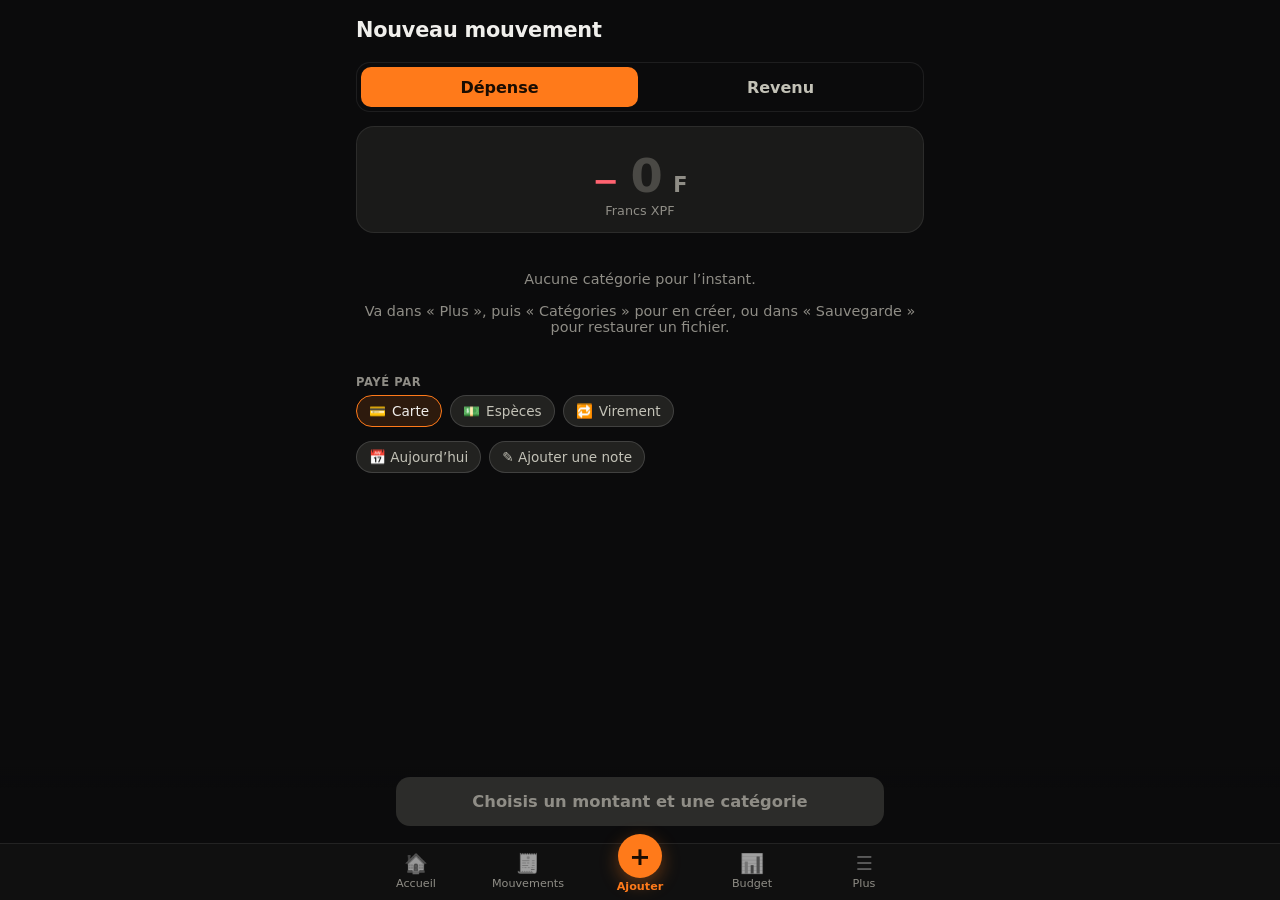
==== ajout.html @ 350740cf "Premiere version en ligne de l'app Budget (V3, phase 1) Co-Authored-By: Claude Opus 5.5 <noreply@ant" ====
<meta charset="utf-8">
<meta http-equiv="Content-Security-Policy" content="default-src 'self'; script-src 'self'; style-src 'self' 'unsafe-inline'; img-src 'self' data:; connect-src 'self'; object-src 'none'; base-uri 'none'; form-action 'none'">
<meta name="viewport" content="width=device-width, initial-scale=1, viewport-fit=cover">
<title>Budget — Ajouter</title>
<link rel="manifest" href="manifest.webmanifest">
<meta name="theme-color" content="#0b0b0c">
<link rel="apple-touch-icon" href="icons/icon-192.png">
<link rel="stylesheet" href="css/style.css">

<body class="avec-barre-action">
<header class="entete">
  <h1>Nouveau mouvement</h1>
  <span class="statut-hors-ligne"></span>
</header>

<div class="page">
  <div id="zone-saisie"></div>
</div>

<script src="js/format.js"></script>
<script src="js/db.js"></script>
<script src="js/local.js"></script>
<script src="js/donnees.js"></script>
<script src="js/nav.js"></script>
<script src="js/saisie.js"></script>
<script src="js/page-ajout.js"></script>
</body>
---- css/style.css ----
:root {
  /* Style V3 « sombre orange » (21/10/2026) : fond quasi noir, cartes gris
     fonce arrondies, accent orange. Les couleurs vives sont reservees a ce
     qui a du sens (accent, depassement, revenus). */
  color-scheme: dark;
  --fond: #0b0b0c;
  --carte: #1a1a19;
  --carte-2: #222220;
  --carte-3: #2c2c2a;
  --texte: #f0efec;
  --texte-2: #c3c2b7;
  --texte-att: #8f8d86;
  --bordure: rgba(255, 255, 255, 0.08);
  --bordure-2: rgba(255, 255, 255, 0.14);
  --accent: #ff7a1a;
  --accent-clair: #ff8f3d;
  --accent-fond: rgba(255, 122, 26, 0.14);
  --accent-sombre: #5b3720;
  --sur-accent: #1a0d02;
  --rouge: #ff6370;
  --rouge-fort: #e5484d;
  --rouge-fond: rgba(229, 72, 77, 0.14);
  --bleu-fond: rgba(255, 122, 26, 0.10);
  --vert: #3fcf7a;
  --vert-fond: rgba(63, 207, 122, 0.12);
  --grille: #2c2c2a;
  --axe: #3a3a37;
  --ombre: none;

  /* Groupes : toujours accompagnes de leur nom ecrit en toutes lettres. */
  --g-essentielles: #3987e5;
  --g-loisirs: #d55181;
  --g-projet_perso: #199e70;
  --g-imprevus: #c98500;
}

* { box-sizing: border-box; }

html, body {
  margin: 0;
  padding: 0;
  background: var(--fond);
  color: var(--texte);
  font-family: system-ui, -apple-system, BlinkMacSystemFont, "Segoe UI", Roboto, Arial, sans-serif;
  -webkit-font-smoothing: antialiased;
  -webkit-tap-highlight-color: transparent;
}

body {
  padding-bottom: calc(80px + env(safe-area-inset-bottom));
  min-height: 100vh;
}

button, input, select { font: inherit; color: inherit; }
:focus-visible { outline: 2px solid var(--accent); outline-offset: 2px; }
[hidden] { display: none !important; }
a { color: var(--accent); }

.page {
  max-width: 520px;
  margin: 0 auto;
  padding: 16px;
}

header.entete {
  max-width: 520px;
  margin: 0 auto;
  padding: 18px 16px 4px;
  display: flex;
  align-items: center;
  justify-content: space-between;
  gap: 12px;
}
header.entete h1 {
  font-size: 1.3rem;
  font-weight: 650;
  letter-spacing: -0.01em;
  margin: 0;
}
header.entete h1 .retour {
  color: var(--accent);
  text-decoration: none;
  margin-right: 10px;
  font-size: 1.4rem;
  line-height: 1;
}

/* Rappel de sauvegarde (cliquable) : discret, rouge quand il faut agir. */
.statut-hors-ligne {
  font-size: 0.75rem;
  color: var(--vert);
  background: var(--vert-fond);
  border-radius: 999px;
  padding: 4px 10px;
  display: inline-block;
  white-space: nowrap;
}
.statut-hors-ligne.visible {
  color: var(--rouge);
  background: var(--rouge-fond);
}

.carte {
  background: var(--carte);
  border: 1px solid var(--bordure);
  border-radius: 18px;
  padding: 16px;
  margin-bottom: 14px;
  min-width: 0;
}
h3 { font-size: 1.02rem; font-weight: 600; }

.vide {
  text-align: center;
  color: var(--texte-att);
  padding: 24px 0;
  font-size: 0.9rem;
}

/* ── Boutons et champs ────────────────────────────────────── */

.bouton-principal {
  width: 100%;
  background: var(--accent);
  color: var(--sur-accent);
  border: none;
  border-radius: 14px;
  padding: 15px 16px;
  font-size: 1.02rem;
  font-weight: 700;
  margin-top: 16px;
  cursor: pointer;
}
.bouton-principal:hover { background: var(--accent-clair); }
.bouton-principal:disabled { background: var(--carte-3); color: var(--texte-att); cursor: not-allowed; }
.bouton-principal.rouge { background: var(--rouge-fort); color: #fff; }

.bouton-secondaire {
  width: 100%;
  background: transparent;
  color: var(--accent);
  border: 1.5px solid var(--accent);
  border-radius: 14px;
  padding: 12px;
  font-size: 0.95rem;
  font-weight: 600;
  margin-top: 10px;
  cursor: pointer;
}
.bouton-secondaire:hover { background: var(--accent-fond); }

.lien-discret {
  color: var(--accent);
  font-size: 0.85rem;
  background: none;
  border: none;
  padding: 6px 0;
  cursor: pointer;
}

.icone-action {
  background: none;
  border: none;
  font-size: 1.05rem;
  cursor: pointer;
  color: var(--texte-att);
  padding: 4px 6px;
  border-radius: 8px;
}
.icone-action:hover { color: var(--texte); background: var(--carte-3); }

.etiquette-champ {
  display: block;
  font-size: 0.72rem;
  font-weight: 600;
  text-transform: uppercase;
  letter-spacing: 0.05em;
  color: var(--texte-att);
  margin-bottom: 6px;
}

.champ, .champ-note {
  width: 100%;
  border: 1px solid var(--bordure-2);
  border-radius: 12px;
  padding: 11px 12px;
  background: var(--fond);
  color: var(--texte);
  font-size: 0.95rem;
  margin-bottom: 8px;
  outline: none;
}
.champ:focus, .champ-note:focus { border-color: var(--accent); box-shadow: 0 0 0 3px var(--accent-fond); }
.champ-note { margin-top: 8px; }
select.champ {
  appearance: none;
  -webkit-appearance: none;
  padding-right: 34px;
  background-image: url("data:image/svg+xml,%3Csvg xmlns='http://www.w3.org/2000/svg' width='12' height='12' viewBox='0 0 24 24' fill='none' stroke='%238f8d86' stroke-width='2.5' stroke-linecap='round' stroke-linejoin='round'%3E%3Cpath d='m6 9 6 6 6-6'/%3E%3C/svg%3E");
  background-repeat: no-repeat;
  background-position: right 12px center;
}
option, optgroup { background: #1a1a19; color: #f0efec; }
input[type="checkbox"] { accent-color: var(--accent); width: 18px; height: 18px; flex: none; }

.toast {
  position: fixed;
  bottom: calc(96px + env(safe-area-inset-bottom));
  left: 50%;
  transform: translateX(-50%) translateY(10px);
  background: var(--texte);
  color: #121211;
  padding: 10px 18px;
  border-radius: 14px;
  font-size: 0.9rem;
  font-weight: 500;
  opacity: 0;
  pointer-events: none;
  transition: opacity 0.2s, transform 0.2s;
  z-index: 60;
  display: flex;
  align-items: center;
  gap: 14px;
  max-width: calc(100vw - 32px);
  box-shadow: 0 12px 32px rgba(0, 0, 0, 0.55);
}
.toast.visible { opacity: 1; transform: translateX(-50%) translateY(0); pointer-events: auto; }
.toast button {
  background: #121211;
  color: #ffb35c;
  border: 0;
  border-radius: 10px;
  padding: 6px 12px;
  font-weight: 650;
  cursor: pointer;
  white-space: nowrap;
}

/* ── Saisie ───────────────────────────────────────────────── */

.segmente {
  display: grid;
  grid-template-columns: 1fr 1fr;
  gap: 4px;
  background: var(--fond);
  border: 1px solid var(--bordure);
  border-radius: 14px;
  padding: 4px;
  margin-bottom: 14px;
}
.segmente button {
  height: 40px;
  border: 0;
  border-radius: 10px;
  background: transparent;
  color: var(--texte-2);
  font-weight: 600;
  cursor: pointer;
}
.segmente button[aria-pressed="true"] { background: var(--accent); color: var(--sur-accent); }

.carte-montant { text-align: center; padding: 18px 16px 14px; }
.ligne-montant {
  display: flex;
  align-items: baseline;
  justify-content: center;
  gap: 6px;
}
.signe-montant { font-size: 2rem; font-weight: 600; line-height: 1; }
.signe-montant.depense { color: var(--rouge); }
.signe-montant.revenu { color: var(--vert); }
.saisie-montant {
  width: auto;
  max-width: 75%;
  font-size: 2.9rem;
  font-weight: 650;
  text-align: center;
  border: none;
  background: transparent;
  color: var(--texte);
  padding: 4px 0 0;
  letter-spacing: -0.02em;
}
.saisie-montant:focus { outline: none; }
.saisie-montant::placeholder { color: #4a4945; }
.unite-f { font-size: 1.3rem; color: var(--texte-att); font-weight: 600; }
.saisie-montant-unite { text-align: center; color: var(--texte-att); font-size: 0.8rem; }

.grille-categories {
  display: grid;
  grid-template-columns: repeat(3, 1fr);
  gap: 8px;
  margin-top: 8px;
}
.bouton-categorie {
  border: 1px solid var(--bordure-2);
  background: var(--carte-2);
  border-radius: 14px;
  padding: 10px 6px;
  font-size: 0.8rem;
  font-weight: 500;
  text-align: center;
  color: var(--texte-2);
  cursor: pointer;
  min-height: 72px;
  display: flex;
  flex-direction: column;
  align-items: center;
  justify-content: center;
  gap: 4px;
  line-height: 1.2;
}
.bouton-categorie:hover { color: var(--texte); border-color: rgba(255, 255, 255, 0.24); }
.bouton-categorie .icone-cat { font-size: 1.4rem; line-height: 1; }
.bouton-categorie.selectionne {
  border: 2px solid var(--accent);
  background: var(--accent-fond);
  color: var(--texte);
  font-weight: 600;
}

.groupe-titre {
  font-size: 0.72rem;
  font-weight: 600;
  text-transform: uppercase;
  letter-spacing: 0.05em;
  color: var(--texte-att);
  margin: 14px 0 4px;
}
.pastille-groupe {
  display: inline-block;
  width: 8px; height: 8px;
  border-radius: 50%;
  margin-right: 6px;
  background: var(--cat-couleur);
}

.toutes-categories { margin-top: 12px; }
.toutes-categories > summary {
  color: var(--accent);
  font-size: 0.9rem;
  cursor: pointer;
  padding: 6px 0;
  list-style: none;
}
.toutes-categories > summary::-webkit-details-marker { display: none; }
.toutes-categories > summary::before { content: '▸ '; }
.toutes-categories[open] > summary::before { content: '▾ '; }

/* Puces : moyen de paiement, libelles de revenu, date, note */
.puces { display: flex; flex-wrap: wrap; gap: 8px; }
.options-saisie { display: flex; gap: 8px; flex-wrap: wrap; margin-top: 14px; }
.puce-option {
  display: inline-flex;
  align-items: center;
  gap: 6px;
  background: var(--carte-2);
  border: 1px solid var(--bordure-2);
  border-radius: 999px;
  padding: 7px 12px;
  font-size: 0.85rem;
  color: var(--texte-2);
  cursor: pointer;
}
.puce-option:hover { color: var(--texte); }
.puce-option[aria-pressed="true"] { background: var(--accent-fond); border-color: var(--accent); color: var(--texte); }
.bloc-saisie { margin-top: 16px; }
.case-mois-suivant {
  display: flex;
  align-items: flex-start;
  gap: 10px;
  margin-top: 12px;
  padding: 10px 12px;
  border-radius: 12px;
  background: var(--carte-2);
  font-size: 0.85rem;
  color: var(--texte-2);
  cursor: pointer;
}

/* Bouton d'action colle au-dessus de la navigation (telephone). */
body.avec-barre-action { padding-bottom: calc(160px + env(safe-area-inset-bottom)); }
.barre-action {
  position: fixed;
  left: 0; right: 0;
  bottom: calc(64px + env(safe-area-inset-bottom));
  padding: 10px 16px;
  background: linear-gradient(to top, var(--fond) 70%, transparent);
  z-index: 39;
}
.barre-action .bouton-principal {
  max-width: 488px;
  margin: 0 auto;
  display: block;
  white-space: nowrap;
  overflow: hidden;
  text-overflow: ellipsis;
}
body.avec-barre-action .toast { bottom: calc(150px + env(safe-area-inset-bottom)); }

/* ── Budget du mois ───────────────────────────────────────── */

.selecteur-mois {
  display: flex;
  align-items: center;
  justify-content: space-between;
  gap: 8px;
  margin-bottom: 12px;
}
.selecteur-mois button {
  background: var(--carte);
  border: 1px solid var(--bordure);
  border-radius: 12px;
  width: 40px; height: 40px;
  font-size: 1.1rem;
  cursor: pointer;
  color: var(--accent);
  flex: none;
}
.selecteur-mois button:hover { background: var(--carte-3); }
.selecteur-mois .libelle-mois {
  font-weight: 650;
  font-size: 1.05rem;
  text-transform: capitalize;
  text-align: center;
}

.carte-principale { text-align: center; padding: 20px 16px; }
.carte-principale .etiquette { font-size: 0.85rem; color: var(--texte-2); }
.carte-principale .grand-chiffre {
  font-size: 2.3rem;
  font-weight: 750;
  margin: 4px 0 2px;
  letter-spacing: -0.02em;
}
.carte-principale.depasse .grand-chiffre,
.carte-principale.depasse .etiquette { color: var(--rouge); }
.carte-principale .sous-texte { font-size: 0.85rem; color: var(--texte-att); margin-top: 6px; }
.carte-principale .barre-progression { height: 8px; border-radius: 4px; margin: 12px 0 4px; }
.carte-principale .report {
  margin-top: 14px;
  padding-top: 12px;
  border-top: 1px solid var(--bordure);
  font-size: 0.9rem;
}

.detail-mois > summary { cursor: pointer; font-weight: 600; list-style: none; }
.detail-mois > summary::-webkit-details-marker { display: none; }
.detail-mois > summary::after { content: ' ▸'; color: var(--texte-att); }
.detail-mois[open] > summary::after { content: ' ▾'; }
.detail-mois[open] .bandeau-bilan { margin-top: 12px; }

.bandeau-bilan { display: grid; grid-template-columns: 1fr 1fr; gap: 10px; }
.bandeau-bilan .item { background: var(--carte-2); border-radius: 12px; padding: 10px; }
.bandeau-bilan .item.positif { background: var(--bleu-fond); }
.bandeau-bilan .item.negatif { background: var(--rouge-fond); color: var(--rouge); }
.bandeau-bilan .label { font-size: 0.75rem; color: var(--texte-att); }
.bandeau-bilan .item.negatif .label { color: var(--rouge); opacity: 0.85; }
.bandeau-bilan .valeur { font-size: 1.15rem; font-weight: 700; }

.ligne-budget {
  display: flex;
  align-items: center;
  justify-content: space-between;
  gap: 12px;
  padding: 10px 0;
  border-bottom: 1px solid var(--bordure);
}
.ligne-budget:last-child { border-bottom: none; }
.ligne-budget .nom { display: flex; align-items: center; gap: 8px; font-weight: 600; }
.ligne-budget .chiffres { text-align: right; font-size: 0.85rem; color: var(--texte-att); white-space: nowrap; }
.ligne-budget .reste { font-weight: 700; font-size: 0.92rem; color: var(--texte); }
.ligne-budget .reste.negatif { color: var(--rouge); }

.barre-progression {
  height: 6px;
  border-radius: 999px;
  background: var(--carte-3);
  overflow: hidden;
  margin-top: 6px;
}
.barre-progression > div { height: 100%; border-radius: 999px; }

/* ── Listes ───────────────────────────────────────────────── */

.ligne-liste {
  display: flex;
  align-items: center;
  justify-content: space-between;
  padding: 12px 0;
  border-bottom: 1px solid var(--bordure);
  gap: 10px;
}
.ligne-liste:last-child { border-bottom: none; }
.ligne-liste { transition: background 0.6s; border-radius: 10px; }
.ligne-liste.nouvelle { background: var(--accent-fond); box-shadow: 0 0 0 2px var(--accent); }
.ligne-liste .actions { display: flex; gap: 8px; align-items: center; }
.icone-liste { font-size: 1.2rem; width: 28px; text-align: center; flex: none; }

/* ── Tendance ─────────────────────────────────────────────── */

.periode { display: grid; grid-template-columns: minmax(0, 1fr) minmax(0, 1fr); gap: 8px; }
.periode label { display: block; min-width: 0; }
.periode .champ { min-width: 0; width: 100%; margin-bottom: 0; padding: 10px 8px; }

/* ── Menu « Plus » ────────────────────────────────────────── */

.lien-menu {
  display: flex;
  align-items: center;
  gap: 14px;
  padding: 14px 0;
  border-bottom: 1px solid var(--bordure);
  text-decoration: none;
  color: var(--texte);
}
.lien-menu:last-child { border-bottom: none; }
.lien-menu .icone { font-size: 1.5rem; width: 32px; text-align: center; }
.lien-menu .titre { font-weight: 600; }
.lien-menu .aide { font-size: 0.8rem; color: var(--texte-att); }
.lien-menu .fleche { margin-left: auto; color: var(--texte-att); }

/* ── Navigation basse ─────────────────────────────────────── */

.nav-bas {
  position: fixed;
  bottom: 0; left: 0; right: 0;
  background: rgba(18, 18, 17, 0.94);
  -webkit-backdrop-filter: blur(14px);
  backdrop-filter: blur(14px);
  border-top: 1px solid var(--bordure);
  display: flex;
  justify-content: center;
  padding-bottom: env(safe-area-inset-bottom);
  z-index: 40;
}
.nav-item {
  flex: 1;
  max-width: 112px;
  display: flex;
  flex-direction: column;
  align-items: center;
  gap: 2px;
  padding: 8px 0 7px;
  text-decoration: none;
  color: var(--texte-att);
  font-size: 0.7rem;
}
.nav-item .nav-icone { font-size: 1.2rem; filter: grayscale(1); opacity: 0.6; }
.nav-item.actif { color: var(--accent); font-weight: 700; }
.nav-item.actif .nav-icone { filter: none; opacity: 1; }
.nav-item.nav-ajout .nav-icone {
  width: 44px; height: 44px;
  margin-top: -18px;
  border-radius: 50%;
  display: grid;
  place-items: center;
  background: var(--accent);
  color: var(--sur-accent);
  font-size: 1.6rem;
  font-weight: 700;
  filter: none;
  opacity: 1;
  box-shadow: 0 6px 18px rgba(255, 122, 26, 0.35);
}

/* ── Accueil : tableau de bord ────────────────────────────── */

.page.page-tableau { max-width: 1600px; }
.entete-tableau {
  max-width: 1600px;
  margin: 0 auto;
  padding: 18px 16px 6px;
  display: flex;
  align-items: center;
  gap: 12px 16px;
  flex-wrap: wrap;
}
.entete-tableau .marque { display: flex; align-items: center; gap: 10px; margin-right: auto; }
.entete-tableau h1 { font-size: 1.3rem; font-weight: 650; margin: 0; letter-spacing: -0.01em; }
.logo {
  width: 32px; height: 32px;
  border-radius: 10px;
  display: grid;
  place-items: center;
  font-weight: 800;
  color: var(--sur-accent);
  background: linear-gradient(135deg, #ffb35c, #ff7a1a 55%, #d9480f);
}
.nav-mois {
  display: flex;
  align-items: center;
  gap: 2px;
  background: var(--carte);
  border: 1px solid var(--bordure);
  border-radius: 14px;
  padding: 4px;
}
.nav-mois button {
  width: 36px; height: 36px;
  border: 0;
  border-radius: 10px;
  background: transparent;
  color: var(--texte-2);
  font-size: 1.1rem;
  cursor: pointer;
}
.nav-mois button:hover { background: var(--carte-3); color: var(--texte); }
.nav-mois .libelle-mois { flex: 1; min-width: 140px; text-align: center; font-weight: 650; }
@media (max-width: 699px) {
  .entete-tableau .nav-mois { order: 3; width: 100%; }
  .entete-tableau #mois-actuel { order: 4; }
}

.tableau {
  display: grid;
  gap: 18px;
  align-items: start;
  grid-template-columns: minmax(0, 1fr);
}
.col-gauche, .col-droite { display: none; }
.col-centre { display: flex; flex-direction: column; gap: 16px; min-width: 0; container-type: inline-size; }
.col-centre .carte { margin-bottom: 0; }
@media (min-width: 1100px) {
  .tableau { grid-template-columns: 340px minmax(0, 1fr) 380px; }
  .col-gauche, .col-droite { display: block; min-width: 0; }
  .col-droite { position: sticky; top: 16px; }
  .col-droite .liste-defilante { max-height: calc(100vh - 290px); overflow-y: auto; margin-right: -8px; padding-right: 8px; }
  .col-gauche .barre-action { position: static; padding: 0; background: none; }
  .col-gauche .barre-action .bouton-principal { max-width: none; }
  .col-gauche .carte-montant { border: 1px solid var(--bordure-2); background: var(--fond); }
}

.chiffres-cles { display: grid; grid-template-columns: 1fr 1fr 1.35fr; gap: 14px; }
.chiffre-cle {
  background: var(--carte);
  border: 1px solid var(--bordure);
  border-radius: 18px;
  padding: 16px 18px;
  display: flex;
  flex-direction: column;
  gap: 4px;
  min-width: 0;
  container-type: inline-size;
}
.chiffre-cle .libelle { font-size: 0.82rem; color: var(--texte-2); display: flex; align-items: center; gap: 7px; white-space: nowrap; }
.chiffre-cle .libelle i { width: 8px; height: 8px; border-radius: 50%; flex: none; }
.chiffre-cle .valeur { font-size: clamp(1.25rem, 14cqi, 1.9rem); font-weight: 650; letter-spacing: -0.02em; white-space: nowrap; }
.chiffre-cle .sous { font-size: 0.78rem; color: var(--texte-att); }
.chiffre-cle.heros {
  background: linear-gradient(140deg, #ff9a4d, #ff7a1a 45%, #f0600f);
  border: 0;
  color: var(--sur-accent);
  justify-content: center;
}
.chiffre-cle.heros .libelle { color: rgba(26, 13, 2, 0.8); font-weight: 600; }
.chiffre-cle.heros .sous { color: rgba(26, 13, 2, 0.75); }
.chiffre-cle.heros .valeur { font-size: clamp(1.9rem, 15cqi, 3.1rem); letter-spacing: -0.03em; line-height: 1.1; }
.chiffre-cle.heros.negatif { background: linear-gradient(140deg, #f26168, #d8383f); }
@container (max-width: 640px) {
  .chiffres-cles { grid-template-columns: 1fr 1fr; }
  .chiffre-cle.heros { grid-column: 1 / -1; order: -1; }
}

.entete-carte { display: flex; align-items: flex-start; justify-content: space-between; gap: 12px; margin-bottom: 14px; }
.entete-carte h2 { font-size: 1rem; font-weight: 600; margin: 0; }
.entete-carte .sous { color: var(--texte-att); font-size: 0.8rem; margin-top: 2px; }
.entete-carte a { font-size: 0.85rem; text-decoration: none; white-space: nowrap; }

.carte-anneau { container-type: inline-size; }
.anneau-et-legende { display: flex; align-items: center; gap: 24px; }
.anneau { position: relative; width: 200px; height: 200px; flex: none; }
.anneau svg { width: 100%; height: 100%; display: block; overflow: visible; }
.anneau path { transition: opacity 0.15s; cursor: pointer; }
.anneau svg.focus path:not(.on) { opacity: 0.22; }
.anneau-centre { position: absolute; inset: 0; display: flex; flex-direction: column; align-items: center; justify-content: center; pointer-events: none; text-align: center; }
.anneau-centre .total { font-size: 1.15rem; font-weight: 650; }
.anneau-centre .lbl { font-size: 0.75rem; color: var(--texte-att); }
.legende { flex: 1; min-width: 0; display: flex; flex-direction: column; gap: 1px; }
.leg {
  display: grid;
  grid-template-columns: 12px minmax(0, 1fr) auto 44px;
  align-items: center;
  gap: 10px;
  padding: 7px 8px;
  border-radius: 10px;
  border: 0;
  background: transparent;
  text-align: left;
  cursor: pointer;
  transition: opacity 0.15s, background 0.15s;
}
.leg:hover, .leg.on { background: var(--carte-2); }
.legende.focus .leg:not(.on) { opacity: 0.45; }
.leg-pastille { width: 12px; height: 12px; border-radius: 4px; }
.leg-nom { white-space: nowrap; overflow: hidden; text-overflow: ellipsis; font-size: 0.92rem; }
.leg-montant { color: var(--texte-att); font-size: 0.8rem; font-variant-numeric: tabular-nums; white-space: nowrap; }
.leg-pct { font-weight: 650; text-align: right; font-variant-numeric: tabular-nums; font-size: 0.92rem; }
@container (max-width: 520px) {
  .anneau-et-legende { flex-direction: column; align-items: stretch; gap: 16px; }
  .anneau { margin: 0 auto; }
}

.barres { display: grid; grid-template-columns: 58px minmax(0, 1fr); grid-template-rows: 180px auto; column-gap: 10px; margin-top: 26px; }
.barres-y { position: relative; }
.barres-y span { position: absolute; right: 0; transform: translateY(50%); font-size: 0.7rem; color: var(--texte-att); white-space: nowrap; font-variant-numeric: tabular-nums; }
.barres-zone { position: relative; border-bottom: 1px solid var(--axe); }
.barres-grille i { position: absolute; left: 0; right: 0; height: 1px; background: var(--grille); }
.barres-colonnes { position: absolute; inset: 0; display: grid; grid-template-columns: repeat(6, 1fr); }
.colonne { position: relative; display: flex; align-items: flex-end; justify-content: center; background: none; border: 0; padding: 0; cursor: pointer; border-radius: 8px 8px 0 0; }
.colonne:hover { background: rgba(255, 255, 255, 0.03); }
.colonne .barre { display: block; width: 24px; background: var(--accent-sombre); border-radius: 4px 4px 0 0; }
.colonne:hover .barre { background: #7a4a28; }
.colonne.sel .barre { background: var(--accent); }
.colonne .valeur-barre { position: absolute; left: 50%; transform: translateX(-50%); font-size: 0.75rem; font-weight: 600; white-space: nowrap; pointer-events: none; }
.barres-x { grid-column: 2; display: grid; grid-template-columns: repeat(6, 1fr); margin-top: 8px; }
.barres-x span { text-align: center; font-size: 0.75rem; color: var(--texte-att); }
.barres-x span.sel { color: var(--texte); font-weight: 600; }

.budgets { display: grid; grid-template-columns: repeat(auto-fill, minmax(240px, 1fr)); gap: 16px 28px; }
.bud-haut { display: flex; justify-content: space-between; align-items: baseline; gap: 10px; margin-bottom: 7px; }
.bud-nom { display: flex; align-items: center; gap: 7px; font-weight: 550; min-width: 0; white-space: nowrap; overflow: hidden; text-overflow: ellipsis; }
.bud-chiffres { font-size: 0.8rem; color: var(--texte-att); font-variant-numeric: tabular-nums; white-space: nowrap; }
.bud-chiffres b { color: var(--texte); font-weight: 600; }
.bud-piste { height: 8px; border-radius: 999px; background: var(--carte-3); overflow: hidden; }
.bud-rempli { height: 100%; border-radius: 999px; background: var(--accent); }
.bud.depasse .bud-rempli { background: var(--rouge-fort); }
.bud-note { font-size: 0.76rem; color: var(--texte-att); margin-top: 5px; }
.bud.depasse .bud-note { color: #ff8a80; font-weight: 550; }

/* ── Mouvements ───────────────────────────────────────────── */

.resume-liste { display: flex; justify-content: space-between; gap: 10px; font-size: 0.8rem; color: var(--texte-att); padding: 2px 2px 10px; border-bottom: 1px solid var(--bordure); }
.resume-liste b { color: var(--texte-2); font-weight: 600; font-variant-numeric: tabular-nums; }
.mvts { list-style: none; margin: 0; padding: 0; }
.mvt { display: grid; grid-template-columns: 40px minmax(0, 1fr) auto 28px; align-items: center; gap: 10px; padding: 10px 2px; border-bottom: 1px solid var(--bordure); }
.mvt:last-child { border-bottom: 0; }
.mvt-ico { width: 40px; height: 40px; border-radius: 12px; background: var(--carte-2); display: grid; place-items: center; font-size: 1.1rem; }
.mvt-cat { font-weight: 550; white-space: nowrap; overflow: hidden; text-overflow: ellipsis; }
.mvt-sous { font-size: 0.78rem; color: var(--texte-att); overflow: hidden; overflow-wrap: anywhere; display: -webkit-box; -webkit-line-clamp: 2; -webkit-box-orient: vertical; }
.mvt-droite { text-align: right; }
.mvt-montant { font-weight: 650; font-variant-numeric: tabular-nums; white-space: nowrap; }
.mvt-date { font-size: 0.75rem; color: var(--texte-att); white-space: nowrap; }
.mvt-moyen { display: inline-block; font-size: 0.68rem; color: var(--texte-2); background: var(--carte-3); border-radius: 6px; padding: 0 6px; margin-right: 6px; vertical-align: 1px; }
.neg { color: var(--rouge); }
.pos { color: var(--vert); }
.mvt { cursor: pointer; border-radius: 12px; }
.mvt:hover { background: var(--carte-2); }

/* Fiche de modification d'un mouvement (en bas de l'ecran sur telephone) */
dialog.feuille {
  border: 1px solid var(--bordure-2);
  border-radius: 20px;
  background: var(--carte);
  color: var(--texte);
  padding: 20px;
  width: min(440px, calc(100vw - 24px));
  max-height: calc(100vh - 32px);
  overflow-y: auto;
}
dialog.feuille::backdrop { background: rgba(0, 0, 0, 0.65); }
.feuille h2 { font-size: 1.05rem; font-weight: 600; margin: 0 0 14px; }
.champ-fiche { display: block; }
.champ-montant-fiche { font-size: 1.5rem; font-weight: 650; }
.form-err { color: var(--rouge); font-size: 0.85rem; margin: 4px 0 0; min-height: 1em; }
.feuille-actions { display: flex; align-items: center; gap: 6px; margin-top: 12px; }
.feuille-actions .bouton-principal { width: auto; margin-top: 0; padding: 12px 20px; }
.bouton-texte { background: none; border: 0; color: var(--texte-2); cursor: pointer; padding: 10px 12px; border-radius: 10px; font-weight: 600; }
.bouton-texte:hover { background: var(--carte-3); color: var(--texte); }
.bouton-texte.danger { color: #ff8a80; margin-right: auto; }
@media (max-width: 600px) {
  dialog.feuille {
    margin: auto 0 0;
    width: 100vw;
    max-width: 100vw;
    border-radius: 20px 20px 0 0;
    padding-bottom: calc(20px + env(safe-area-inset-bottom));
  }
}

.mvt-suppr { width: 28px; height: 28px; border-radius: 9px; border: 0; background: transparent; color: var(--texte-att); cursor: pointer; opacity: 0; transition: opacity 0.15s, background 0.15s; }
.mvt:hover .mvt-suppr, .mvt-suppr:focus-visible { opacity: 1; }
.mvt-suppr:hover { background: var(--rouge-fond); color: #ff8a80; }
@media (hover: none) { .mvt-suppr { opacity: 0.7; } }

/* Infobulle des graphiques */
.infobulle { position: fixed; z-index: 50; pointer-events: none; background: #2a2a28; border: 1px solid var(--bordure-2); border-radius: 10px; padding: 8px 11px; font-size: 0.8rem; box-shadow: 0 10px 28px rgba(0, 0, 0, 0.5); min-width: 120px; }
.infobulle .t { font-weight: 600; display: flex; align-items: center; gap: 7px; margin-bottom: 2px; }
.infobulle .p { width: 10px; height: 10px; border-radius: 3px; flex: none; }
.infobulle .v { color: var(--texte-2); font-variant-numeric: tabular-nums; }

@media (min-width: 700px) {
  .page { max-width: 600px; }
  header.entete { max-width: 600px; }
}
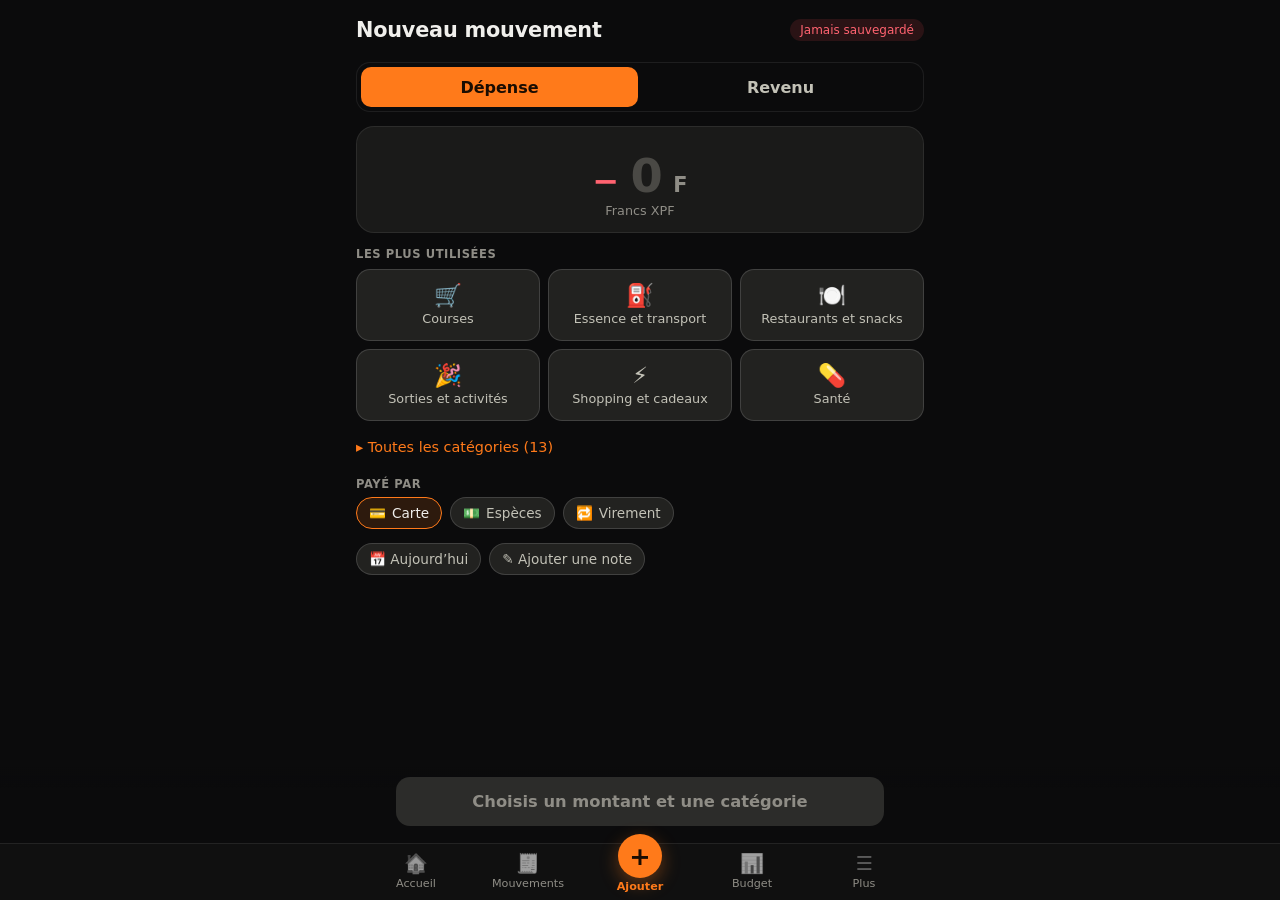
==== commit e9a76cbc: "Sauvegarde automatique sur un depot GitHub prive, et rappel de sauvegarde Co-Authored-By: Claude Opu" ====
--- a/ajout.html
+++ b/ajout.html
@@ -1,5 +1,5 @@
 <meta charset="utf-8">
-<meta http-equiv="Content-Security-Policy" content="default-src 'self'; script-src 'self'; style-src 'self' 'unsafe-inline'; img-src 'self' data:; connect-src 'self'; object-src 'none'; base-uri 'none'; form-action 'none'">
+<meta http-equiv="Content-Security-Policy" content="default-src 'self'; script-src 'self'; style-src 'self' 'unsafe-inline'; img-src 'self' data:; connect-src 'self' https://api.github.com; object-src 'none'; base-uri 'none'; form-action 'none'">
 <meta name="viewport" content="width=device-width, initial-scale=1, viewport-fit=cover">
 <title>Budget — Ajouter</title>
 <link rel="manifest" href="manifest.webmanifest">
@@ -20,6 +20,7 @@
 <script src="js/format.js"></script>
 <script src="js/db.js"></script>
 <script src="js/local.js"></script>
+<script src="js/coffre.js"></script>
 <script src="js/donnees.js"></script>
 <script src="js/nav.js"></script>
 <script src="js/saisie.js"></script>
--- a/css/style.css
+++ b/css/style.css
@@ -110,6 +110,17 @@
 }
 h3 { font-size: 1.02rem; font-weight: 600; }
 
+.guide h3 { margin-top: 0; }
+.guide p, .guide li { font-size: 0.92rem; line-height: 1.5; }
+.guide ol { padding-left: 20px; margin: 8px 0; }
+.guide li { margin-bottom: 6px; }
+.guide-exemple { background: var(--accent-fond); border-radius: 12px; padding: 10px 12px; }
+.code-coffre {
+  background: var(--accent-fond); border-radius: 12px; padding: 12px;
+  font-family: ui-monospace, Menlo, Consolas, monospace; font-size: 1rem !important;
+  text-align: center; overflow-wrap: anywhere; user-select: all;
+}
+
 .vide {
   text-align: center;
   color: var(--texte-att);
@@ -659,7 +670,7 @@
 .chiffre-cle.heros.negatif { background: linear-gradient(140deg, #f26168, #d8383f); }
 @container (max-width: 640px) {
   .chiffres-cles { grid-template-columns: 1fr 1fr; }
-  .chiffre-cle.heros { grid-column: 1 / -1; order: -1; }
+  .chiffre-cle.heros { grid-column: 1 / -1; }
 }
 
 .entete-carte { display: flex; align-items: flex-start; justify-content: space-between; gap: 12px; margin-bottom: 14px; }
